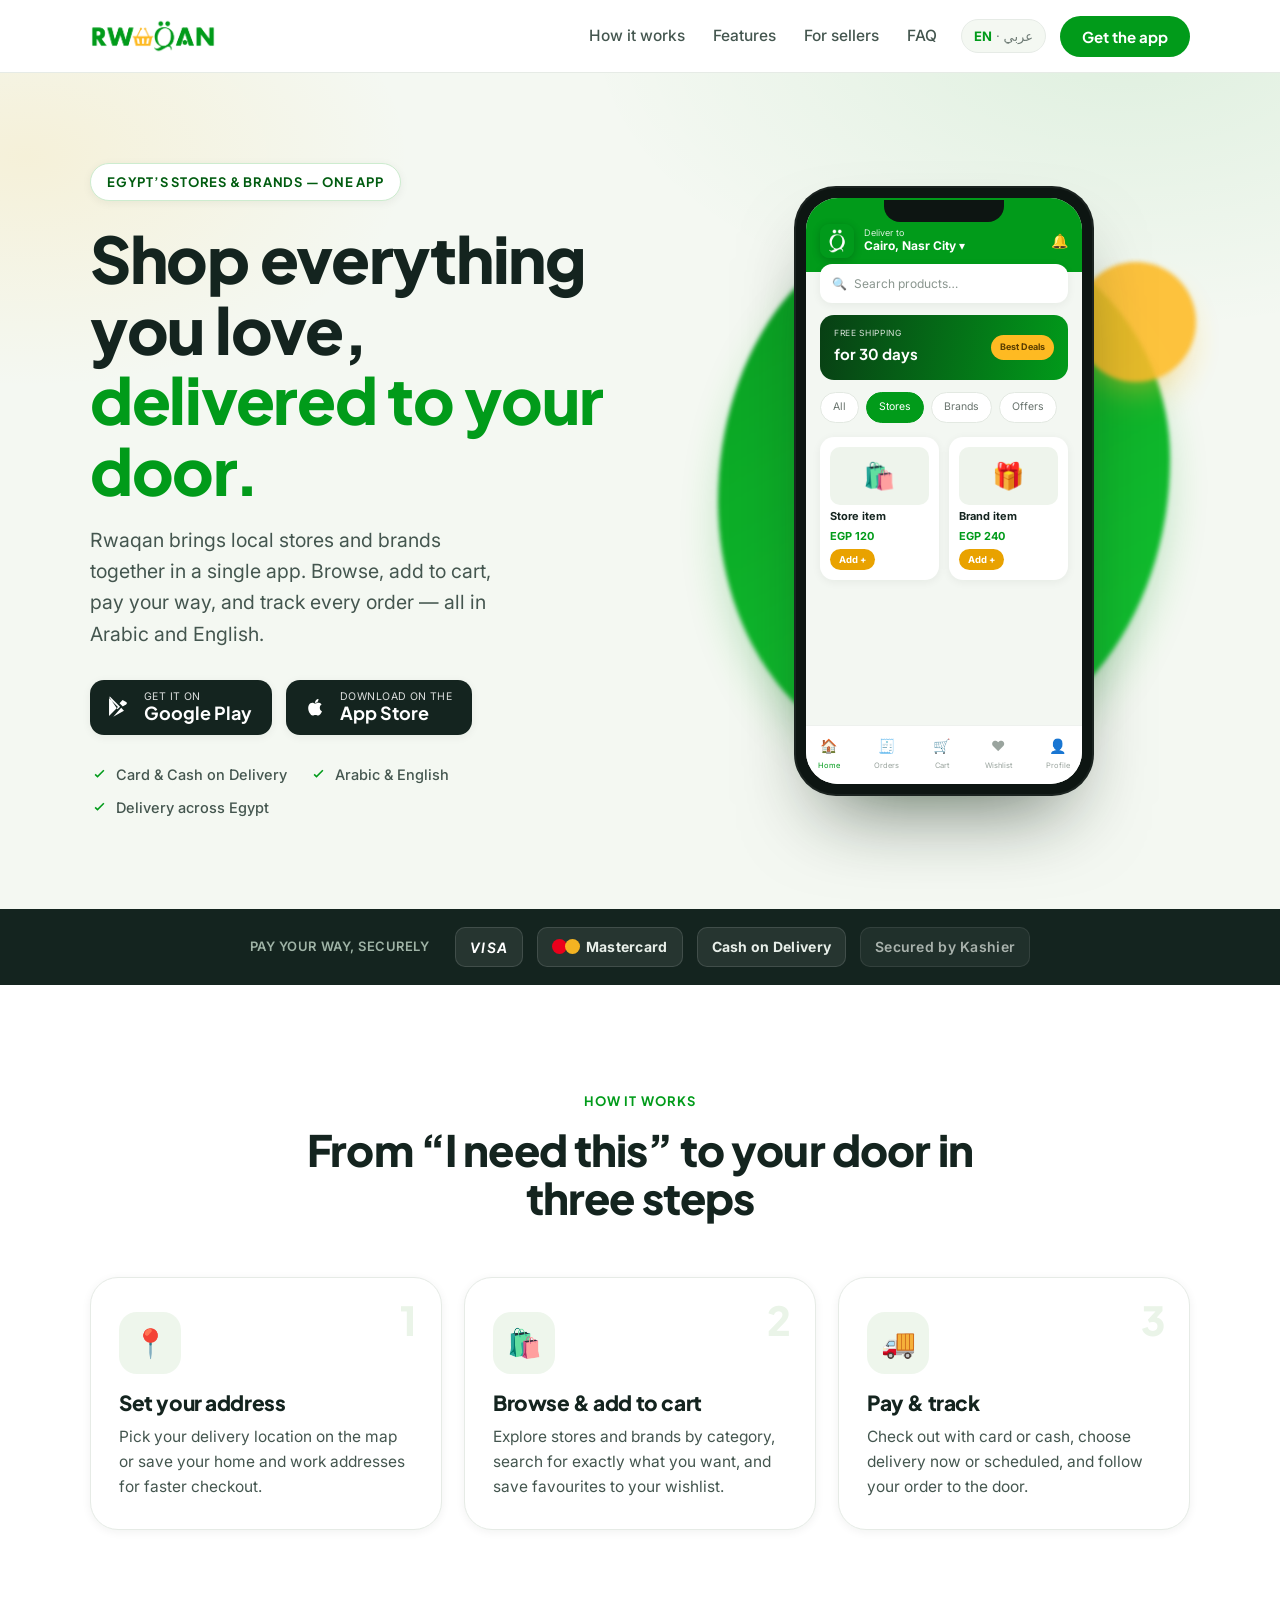
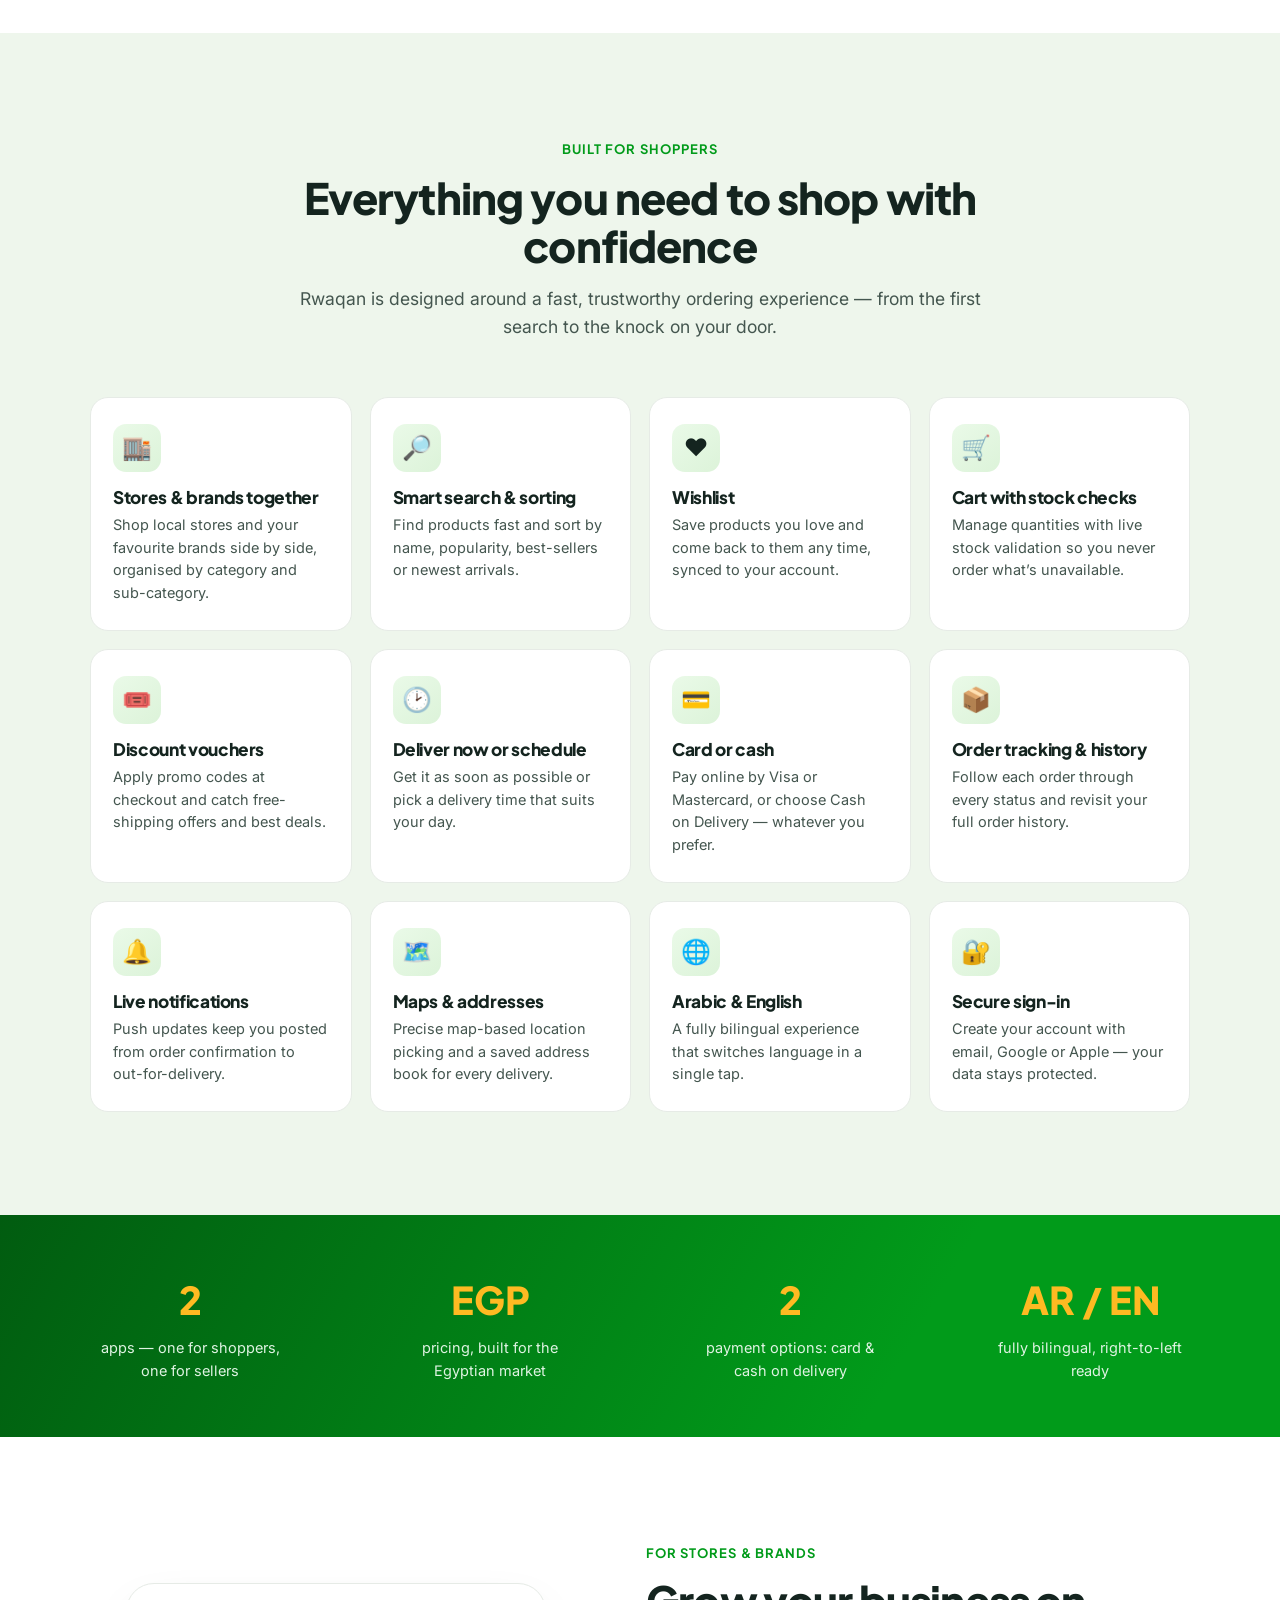
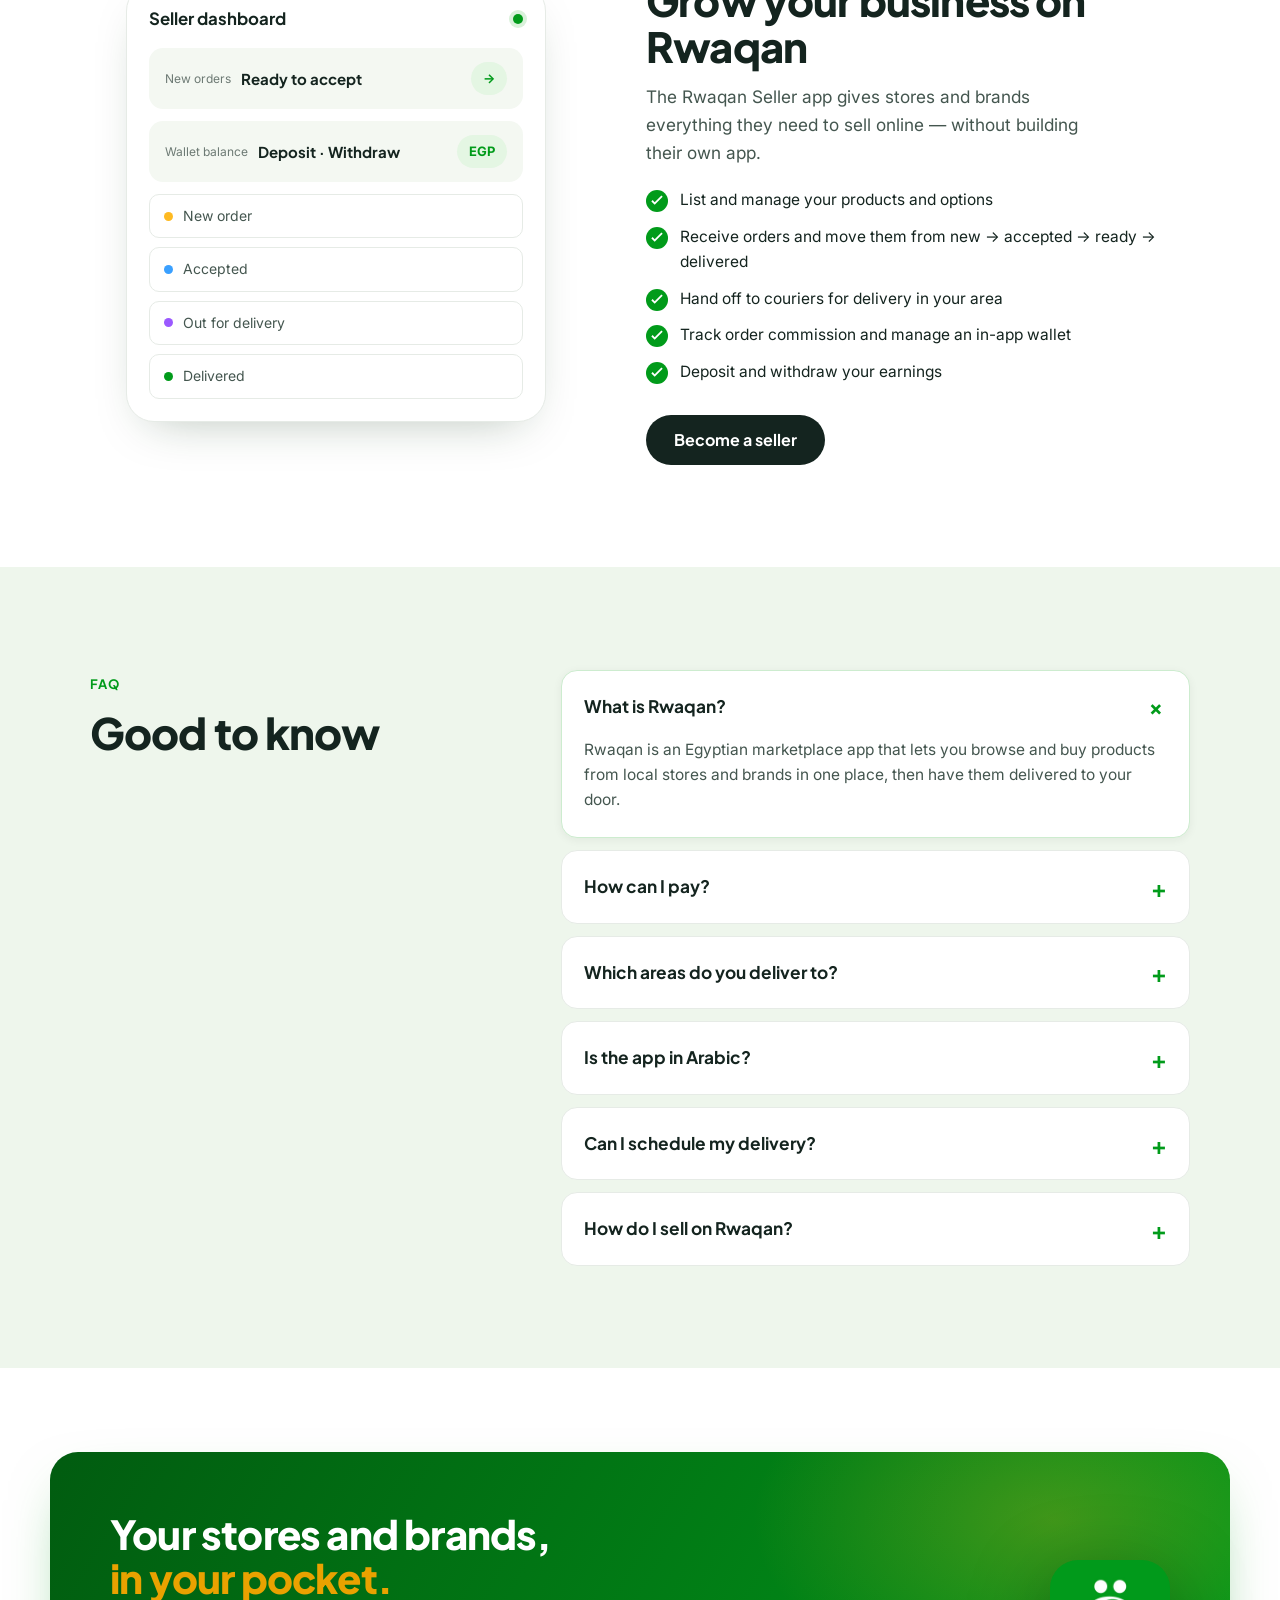
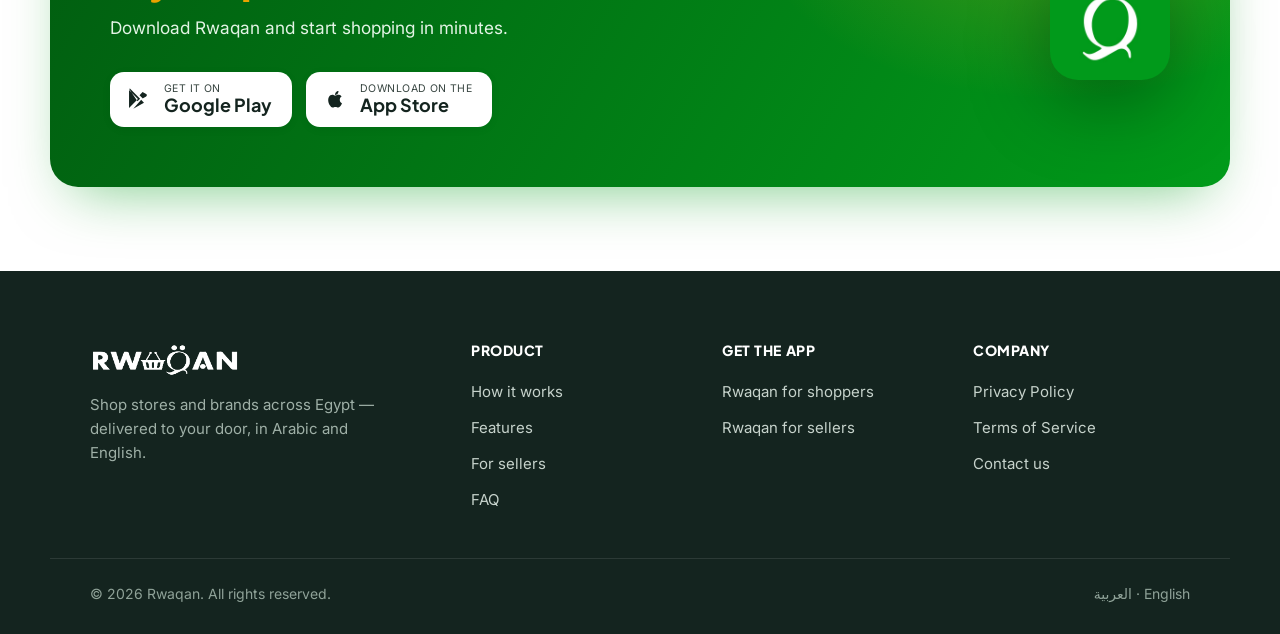
==== index.html @ eac774b0 "Initial commit: Rawqan landing page." ====
<!DOCTYPE html>
<html lang="en" dir="ltr">
<head>
<meta charset="utf-8" />
<meta name="viewport" content="width=device-width, initial-scale=1" />
<meta name="theme-color" content="#019B1A" />

<!-- Primary SEO -->
<title>Rwaqan — Shop Stores & Brands, Delivered Across Egypt</title>
<meta name="description" content="Rwaqan (رواقان) is Egypt's marketplace app for browsing and buying from local stores and brands. Pay by card or cash on delivery, schedule delivery, and track every order — in Arabic & English." />
<meta name="keywords" content="Rwaqan, رواقان, Egypt marketplace app, online shopping Egypt, cash on delivery, stores and brands, delivery app Egypt" />
<link rel="canonical" href="https://rwaqan.com/" />
<meta name="robots" content="index, follow, max-image-preview:large" />

<!-- Internationalization -->
<link rel="alternate" href="https://rwaqan.com/" hreflang="en" />
<link rel="alternate" href="https://rwaqan.com/ar/" hreflang="ar" />
<link rel="alternate" href="https://rwaqan.com/" hreflang="x-default" />

<!-- Open Graph -->
<meta property="og:type" content="website" />
<meta property="og:site_name" content="Rwaqan" />
<meta property="og:title" content="Rwaqan — Shop Stores & Brands, Delivered Across Egypt" />
<meta property="og:description" content="Browse and buy from local stores and brands. Card or cash on delivery, scheduled delivery, live order tracking — in Arabic & English." />
<meta property="og:url" content="https://rwaqan.com/" />
<meta property="og:locale" content="en_US" />
<meta property="og:locale:alternate" content="ar_EG" />
<meta property="og:image" content="https://rwaqan.com/assets/og-image.jpg" />
<meta property="og:image:width" content="1200" />
<meta property="og:image:height" content="630" />
<meta property="og:image:alt" content="Rwaqan — shop stores and brands, delivered across Egypt" />

<!-- Twitter -->
<meta name="twitter:card" content="summary_large_image" />
<meta name="twitter:title" content="Rwaqan — Shop Stores & Brands, Delivered Across Egypt" />
<meta name="twitter:description" content="Egypt's marketplace app for stores and brands. Card or cash on delivery, scheduled delivery, live tracking." />
<meta name="twitter:image" content="https://rwaqan.com/assets/og-image.jpg" />

<!-- Icons / PWA -->
<link rel="icon" href="assets/favicon-32.png" sizes="32x32" type="image/png" />
<link rel="icon" href="assets/favicon-512.png" sizes="512x512" type="image/png" />
<link rel="apple-touch-icon" href="assets/apple-touch-icon.png" />
<link rel="manifest" href="site.webmanifest" />

<!-- Fonts -->
<link rel="preconnect" href="https://fonts.googleapis.com" />
<link rel="preconnect" href="https://fonts.gstatic.com" crossorigin />
<link href="https://fonts.googleapis.com/css2?family=Plus+Jakarta+Sans:wght@500;600;700;800&family=Inter:wght@400;500;600&family=Cairo:wght@700;800&display=swap" rel="stylesheet" />

<link rel="stylesheet" href="styles.css" />

<!-- Structured data: Organization + MobileApplication + FAQ -->
<script type="application/ld+json">
{
  "@context": "https://schema.org",
  "@graph": [
    {
      "@type": "Organization",
      "@id": "https://rwaqan.com/#organization",
      "name": "Rwaqan",
      "alternateName": "رواقان",
      "url": "https://rwaqan.com/",
      "logo": "https://rwaqan.com/assets/icon-512.png",
      "description": "Rwaqan is an Egyptian marketplace platform that lets customers browse and buy products from local stores and brands, with card or cash-on-delivery payment and delivery across Egypt.",
      "areaServed": { "@type": "Country", "name": "Egypt" }
    },
    {
      "@type": "WebSite",
      "@id": "https://rwaqan.com/#website",
      "url": "https://rwaqan.com/",
      "name": "Rwaqan",
      "inLanguage": ["en", "ar"],
      "publisher": { "@id": "https://rwaqan.com/#organization" }
    },
    {
      "@type": "MobileApplication",
      "name": "Rwaqan",
      "operatingSystem": "ANDROID, IOS",
      "applicationCategory": "ShoppingApplication",
      "inLanguage": ["en", "ar"],
      "offers": { "@type": "Offer", "price": "0", "priceCurrency": "EGP" },
      "publisher": { "@id": "https://rwaqan.com/#organization" },
      "description": "Browse and buy products from stores and brands. Pay by card or cash on delivery, schedule delivery and track your orders."
    },
    {
      "@type": "FAQPage",
      "mainEntity": [
        {
          "@type": "Question",
          "name": "What is Rwaqan?",
          "acceptedAnswer": { "@type": "Answer", "text": "Rwaqan is an Egyptian marketplace app that lets you browse and buy products from local stores and brands in one place, then have them delivered to your door." }
        },
        {
          "@type": "Question",
          "name": "How can I pay on Rwaqan?",
          "acceptedAnswer": { "@type": "Answer", "text": "You can pay with Cash on Delivery or online by card (Visa and Mastercard), with payments processed securely through Kashier." }
        },
        {
          "@type": "Question",
          "name": "Which areas does Rwaqan deliver to?",
          "acceptedAnswer": { "@type": "Answer", "text": "Rwaqan delivers across supported cities in Egypt. Available delivery areas are shown at checkout based on your saved address." }
        },
        {
          "@type": "Question",
          "name": "Is Rwaqan available in Arabic?",
          "acceptedAnswer": { "@type": "Answer", "text": "Yes. Rwaqan is fully bilingual and works in both Arabic and English." }
        },
        {
          "@type": "Question",
          "name": "How do I sell on Rwaqan?",
          "acceptedAnswer": { "@type": "Answer", "text": "Stores and brands can join using the Rwaqan Seller app to list products, receive and manage orders, and withdraw earnings from an in-app wallet." }
        }
      ]
    }
  ]
}
</script>
</head>
<body>

<a class="skip-link" href="#main">Skip to content</a>

<!-- ===== Header ===== -->
<header class="nav" id="top">
  <div class="container nav__inner">
    <a class="nav__brand" href="#top" aria-label="Rwaqan home">
      <img src="assets/logo-wordmark.png" alt="Rwaqan" class="nav__logo" width="150" height="40" />
    </a>
    <nav class="nav__links" aria-label="Primary">
      <a href="#how">How it works</a>
      <a href="#features">Features</a>
      <a href="#sellers">For sellers</a>
      <a href="#faq">FAQ</a>
    </nav>
    <div class="nav__actions">
      <a class="lang-pill" href="ar/" aria-label="التبديل إلى العربية"><b>EN</b> · <span>عربي</span></a>
      <a class="btn btn--primary btn--sm" href="#download">Get the app</a>
    </div>
    <button class="nav__toggle" aria-label="Open menu" aria-expanded="false"><span></span><span></span><span></span></button>
  </div>
</header>

<main id="main">

  <!-- ===== Hero ===== -->
  <section class="hero">
    <div class="container hero__grid">
      <div class="hero__copy">
        <span class="eyebrow">Egypt’s stores &amp; brands — one app</span>
        <h1>Shop everything you love,<br><span class="accent-green">delivered to your door.</span></h1>
        <p class="hero__sub">Rwaqan brings local stores and brands together in a single app. Browse, add to cart, pay your way, and track every order — all in Arabic and English.</p>

        <div class="store-badges" id="download-hero">
          <a class="store-badge" href="https://play.google.com/store/apps/details?id=com.rwaqan.customer" rel="noopener" aria-label="Get Rwaqan on Google Play">
            <svg viewBox="0 0 24 24" aria-hidden="true"><path d="M3.6 2.3 13 11.7l-2.4 2.4L3.1 2.9c.1-.3.3-.5.5-.6Zm-.8 1.3v16.8L11 12 2.8 3.6ZM14 12.8l2.6 2.6-9.9 5.7 7.3-8.3Zm1.3-1.3 3.3-1.9c.9-.5.9-1.7 0-2.2l-3.3-1.9-2.8 3 2.8 2.9Z"/></svg>
            <span><small>GET IT ON</small><strong>Google Play</strong></span>
          </a>
          <a class="store-badge" href="https://apps.apple.com/search?term=Rwaqan" rel="noopener" data-placeholder="ios" aria-label="Download Rwaqan on the App Store">
            <svg viewBox="0 0 24 24" aria-hidden="true"><path d="M16.4 12.7c0-2 1.6-3 1.7-3-.9-1.4-2.4-1.5-2.9-1.6-1.2-.1-2.4.7-3 .7s-1.6-.7-2.6-.7c-1.3 0-2.6.8-3.2 2-1.4 2.4-.4 6 1 7.9.7.9 1.4 2 2.5 1.9 1-.04 1.3-.6 2.5-.6s1.5.6 2.6.6 1.7-.9 2.4-1.8c.7-1 1-2 1-2.1-.1 0-2-.8-2-3Zm-2-5.6c.5-.7.9-1.6.8-2.6-.8 0-1.8.5-2.3 1.2-.5.6-1 1.6-.8 2.5.9.1 1.8-.4 2.3-1.1Z"/></svg>
            <span><small>Download on the</small><strong>App Store</strong></span>
          </a>
        </div>

        <ul class="hero__trust">
          <li><svg viewBox="0 0 24 24" aria-hidden="true"><path d="m9.5 16.2-3.7-3.7L7.2 11l2.3 2.3 7.3-7.3 1.4 1.4z"/></svg> Card &amp; Cash on Delivery</li>
          <li><svg viewBox="0 0 24 24" aria-hidden="true"><path d="m9.5 16.2-3.7-3.7L7.2 11l2.3 2.3 7.3-7.3 1.4 1.4z"/></svg> Arabic &amp; English</li>
          <li><svg viewBox="0 0 24 24" aria-hidden="true"><path d="m9.5 16.2-3.7-3.7L7.2 11l2.3 2.3 7.3-7.3 1.4 1.4z"/></svg> Delivery across Egypt</li>
        </ul>
      </div>

      <!-- App illustration (brand mockup) -->
      <div class="hero__art" aria-hidden="true">
        <div class="blob"></div>
        <div class="phone">
          <div class="phone__notch"></div>
          <div class="phone__screen">
            <div class="app-top">
              <img src="assets/icon-192.png" alt="" class="app-top__icon" />
              <div class="app-top__loc"><small>Deliver to</small><b>Cairo, Nasr City ▾</b></div>
              <div class="app-top__bell">🔔</div>
            </div>
            <div class="app-search"><span>🔍</span> Search products…</div>
            <div class="app-promo">
              <div><small>FREE SHIPPING</small><b>for 30 days</b></div>
              <span class="app-promo__tag">Best Deals</span>
            </div>
            <div class="app-chips">
              <span>All</span><span class="on">Stores</span><span>Brands</span><span>Offers</span>
            </div>
            <div class="app-cards">
              <div class="pcard"><div class="pcard__img">🛍️</div><b>Store item</b><small>EGP 120</small><i>Add +</i></div>
              <div class="pcard"><div class="pcard__img">🎁</div><b>Brand item</b><small>EGP 240</small><i>Add +</i></div>
            </div>
            <div class="app-nav">
              <span class="on">🏠<small>Home</small></span>
              <span>🧾<small>Orders</small></span>
              <span>🛒<small>Cart</small></span>
              <span>❤️<small>Wishlist</small></span>
              <span>👤<small>Profile</small></span>
            </div>
          </div>
        </div>
      </div>
    </div>
  </section>

  <!-- ===== Payments / trust strip ===== -->
  <section class="trustbar" aria-label="Payments and coverage">
    <div class="container trustbar__inner">
      <span class="trustbar__label">Pay your way, securely</span>
      <div class="trustbar__items">
        <span class="pay pay--visa">VISA</span>
        <span class="pay pay--mc"><i></i><i></i> Mastercard</span>
        <span class="pay">Cash on Delivery</span>
        <span class="pay pay--muted">Secured by Kashier</span>
      </div>
    </div>
  </section>

  <!-- ===== How it works ===== -->
  <section class="section" id="how">
    <div class="container">
      <div class="section__head">
        <span class="kicker">How it works</span>
        <h2>From “I need this” to your door in three steps</h2>
      </div>
      <ol class="steps">
        <li class="step">
          <span class="step__num">1</span>
          <div class="step__icon">📍</div>
          <h3>Set your address</h3>
          <p>Pick your delivery location on the map or save your home and work addresses for faster checkout.</p>
        </li>
        <li class="step">
          <span class="step__num">2</span>
          <div class="step__icon">🛍️</div>
          <h3>Browse &amp; add to cart</h3>
          <p>Explore stores and brands by category, search for exactly what you want, and save favourites to your wishlist.</p>
        </li>
        <li class="step">
          <span class="step__num">3</span>
          <div class="step__icon">🚚</div>
          <h3>Pay &amp; track</h3>
          <p>Check out with card or cash, choose delivery now or scheduled, and follow your order to the door.</p>
        </li>
      </ol>
    </div>
  </section>

  <!-- ===== Features ===== -->
  <section class="section section--tint" id="features">
    <div class="container">
      <div class="section__head">
        <span class="kicker">Built for shoppers</span>
        <h2>Everything you need to shop with confidence</h2>
        <p class="section__lead">Rwaqan is designed around a fast, trustworthy ordering experience — from the first search to the knock on your door.</p>
      </div>
      <div class="features">
        <article class="feat"><div class="feat__ic">🏬</div><h3>Stores &amp; brands together</h3><p>Shop local stores and your favourite brands side by side, organised by category and sub-category.</p></article>
        <article class="feat"><div class="feat__ic">🔎</div><h3>Smart search &amp; sorting</h3><p>Find products fast and sort by name, popularity, best-sellers or newest arrivals.</p></article>
        <article class="feat"><div class="feat__ic">❤️</div><h3>Wishlist</h3><p>Save products you love and come back to them any time, synced to your account.</p></article>
        <article class="feat"><div class="feat__ic">🛒</div><h3>Cart with stock checks</h3><p>Manage quantities with live stock validation so you never order what’s unavailable.</p></article>
        <article class="feat"><div class="feat__ic">🎟️</div><h3>Discount vouchers</h3><p>Apply promo codes at checkout and catch free-shipping offers and best deals.</p></article>
        <article class="feat"><div class="feat__ic">🕑</div><h3>Deliver now or schedule</h3><p>Get it as soon as possible or pick a delivery time that suits your day.</p></article>
        <article class="feat"><div class="feat__ic">💳</div><h3>Card or cash</h3><p>Pay online by Visa or Mastercard, or choose Cash on Delivery — whatever you prefer.</p></article>
        <article class="feat"><div class="feat__ic">📦</div><h3>Order tracking &amp; history</h3><p>Follow each order through every status and revisit your full order history.</p></article>
        <article class="feat"><div class="feat__ic">🔔</div><h3>Live notifications</h3><p>Push updates keep you posted from order confirmation to out-for-delivery.</p></article>
        <article class="feat"><div class="feat__ic">🗺️</div><h3>Maps &amp; addresses</h3><p>Precise map-based location picking and a saved address book for every delivery.</p></article>
        <article class="feat"><div class="feat__ic">🌐</div><h3>Arabic &amp; English</h3><p>A fully bilingual experience that switches language in a single tap.</p></article>
        <article class="feat"><div class="feat__ic">🔐</div><h3>Secure sign-in</h3><p>Create your account with email, Google or Apple — your data stays protected.</p></article>
      </div>
    </div>
  </section>

  <!-- ===== Highlight band ===== -->
  <section class="band">
    <div class="container band__inner">
      <div class="band__item"><strong>2</strong><span>apps — one for shoppers, one for sellers</span></div>
      <div class="band__item"><strong>EGP</strong><span>pricing, built for the Egyptian market</span></div>
      <div class="band__item"><strong>2</strong><span>payment options: card &amp; cash on delivery</span></div>
      <div class="band__item"><strong>AR / EN</strong><span>fully bilingual, right-to-left ready</span></div>
    </div>
  </section>

  <!-- ===== For sellers ===== -->
  <section class="section" id="sellers">
    <div class="container sellers__grid">
      <div class="sellers__art" aria-hidden="true">
        <div class="dash">
          <div class="dash__row dash__row--head"><b>Seller dashboard</b><span class="dot"></span></div>
          <div class="dash__stat"><small>New orders</small><b>Ready to accept</b><i>→</i></div>
          <div class="dash__stat"><small>Wallet balance</small><b>Deposit · Withdraw</b><i>EGP</i></div>
          <div class="dash__list">
            <span><i class="s s--new"></i>New order</span>
            <span><i class="s s--ok"></i>Accepted</span>
            <span><i class="s s--go"></i>Out for delivery</span>
            <span><i class="s s--done"></i>Delivered</span>
          </div>
        </div>
      </div>
      <div class="sellers__copy">
        <span class="kicker">For stores &amp; brands</span>
        <h2>Grow your business on Rwaqan</h2>
        <p>The Rwaqan Seller app gives stores and brands everything they need to sell online — without building their own app.</p>
        <ul class="ticks">
          <li>List and manage your products and options</li>
          <li>Receive orders and move them from new → accepted → ready → delivered</li>
          <li>Hand off to couriers for delivery in your area</li>
          <li>Track order commission and manage an in-app wallet</li>
          <li>Deposit and withdraw your earnings</li>
        </ul>
        <a class="btn btn--dark" href="https://play.google.com/store/apps/details?id=com.rwaqan.seller" rel="noopener">Become a seller</a>
      </div>
    </div>
  </section>

  <!-- ===== FAQ ===== -->
  <section class="section section--tint" id="faq">
    <div class="container faq__wrap">
      <div class="section__head section__head--left">
        <span class="kicker">FAQ</span>
        <h2>Good to know</h2>
      </div>
      <div class="faq">
        <details class="qa" open>
          <summary>What is Rwaqan?</summary>
          <p>Rwaqan is an Egyptian marketplace app that lets you browse and buy products from local stores and brands in one place, then have them delivered to your door.</p>
        </details>
        <details class="qa">
          <summary>How can I pay?</summary>
          <p>You can pay with Cash on Delivery, or online by card — Visa and Mastercard — with payments processed securely through Kashier.</p>
        </details>
        <details class="qa">
          <summary>Which areas do you deliver to?</summary>
          <p>Rwaqan delivers across supported cities in Egypt. The available delivery areas are shown at checkout based on your saved address.</p>
        </details>
        <details class="qa">
          <summary>Is the app in Arabic?</summary>
          <p>Yes — Rwaqan is fully bilingual and switches between Arabic and English in a single tap.</p>
        </details>
        <details class="qa">
          <summary>Can I schedule my delivery?</summary>
          <p>Absolutely. Choose “Deliver now” for the soonest slot, or pick a custom delivery time that fits your schedule.</p>
        </details>
        <details class="qa">
          <summary>How do I sell on Rwaqan?</summary>
          <p>Download the Rwaqan Seller app to list your products, receive and manage orders, and withdraw earnings from your in-app wallet.</p>
        </details>
      </div>
    </div>
  </section>

  <!-- ===== Download CTA ===== -->
  <section class="cta" id="download">
    <div class="container cta__inner">
      <div class="cta__copy">
        <h2>Your stores and brands, <span class="accent-gold">in your pocket.</span></h2>
        <p>Download Rwaqan and start shopping in minutes.</p>
        <div class="store-badges">
          <a class="store-badge store-badge--light" href="https://play.google.com/store/apps/details?id=com.rwaqan.customer" rel="noopener" aria-label="Get Rwaqan on Google Play">
            <svg viewBox="0 0 24 24" aria-hidden="true"><path d="M3.6 2.3 13 11.7l-2.4 2.4L3.1 2.9c.1-.3.3-.5.5-.6Zm-.8 1.3v16.8L11 12 2.8 3.6ZM14 12.8l2.6 2.6-9.9 5.7 7.3-8.3Zm1.3-1.3 3.3-1.9c.9-.5.9-1.7 0-2.2l-3.3-1.9-2.8 3 2.8 2.9Z"/></svg>
            <span><small>GET IT ON</small><strong>Google Play</strong></span>
          </a>
          <a class="store-badge store-badge--light" href="https://apps.apple.com/search?term=Rwaqan" rel="noopener" data-placeholder="ios" aria-label="Download Rwaqan on the App Store">
            <svg viewBox="0 0 24 24" aria-hidden="true"><path d="M16.4 12.7c0-2 1.6-3 1.7-3-.9-1.4-2.4-1.5-2.9-1.6-1.2-.1-2.4.7-3 .7s-1.6-.7-2.6-.7c-1.3 0-2.6.8-3.2 2-1.4 2.4-.4 6 1 7.9.7.9 1.4 2 2.5 1.9 1-.04 1.3-.6 2.5-.6s1.5.6 2.6.6 1.7-.9 2.4-1.8c.7-1 1-2 1-2.1-.1 0-2-.8-2-3Zm-2-5.6c.5-.7.9-1.6.8-2.6-.8 0-1.8.5-2.3 1.2-.5.6-1 1.6-.8 2.5.9.1 1.8-.4 2.3-1.1Z"/></svg>
            <span><small>Download on the</small><strong>App Store</strong></span>
          </a>
        </div>
      </div>
      <div class="cta__mark" aria-hidden="true">
        <img src="assets/icon-512.png" alt="" width="120" height="120" />
      </div>
    </div>
  </section>

</main>

<!-- ===== Footer ===== -->
<footer class="footer">
  <div class="container footer__grid">
    <div class="footer__brand">
      <img src="assets/logo-wordmark-white.png" alt="Rwaqan" width="150" height="40" />
      <p>Shop stores and brands across Egypt — delivered to your door, in Arabic and English.</p>
    </div>
    <nav class="footer__col" aria-label="Product">
      <h4>Product</h4>
      <a href="#how">How it works</a>
      <a href="#features">Features</a>
      <a href="#sellers">For sellers</a>
      <a href="#faq">FAQ</a>
    </nav>
    <nav class="footer__col" aria-label="Get the app">
      <h4>Get the app</h4>
      <a href="https://play.google.com/store/apps/details?id=com.rwaqan.customer" rel="noopener">Rwaqan for shoppers</a>
      <a href="https://play.google.com/store/apps/details?id=com.rwaqan.seller" rel="noopener">Rwaqan for sellers</a>
    </nav>
    <nav class="footer__col" aria-label="Company">
      <h4>Company</h4>
      <a href="#" data-placeholder="legal">Privacy Policy</a>
      <a href="#" data-placeholder="legal">Terms of Service</a>
      <a href="#" data-placeholder="contact">Contact us</a>
    </nav>
  </div>
  <div class="container footer__bottom">
    <span>© <span id="year">2026</span> Rwaqan. All rights reserved.</span>
    <span class="footer__lang">العربية · English</span>
  </div>
</footer>

<script src="script.js" defer></script>
</body>
</html>
---- styles.css ----
/* ========================================================================
   Rwaqan landing — brand: green #019B1A, gold #FEBA22
   ======================================================================== */
:root{
  --green:#019B1A;
  --green-700:#017714;
  --green-800:#015c10;
  --gold:#FEBA22;
  --gold-600:#e9a200;
  --ink:#14241f;         /* near-black with a green cast */
  --ink-2:#44564f;
  --muted:#6d7a74;
  --line:#e6ebe6;
  --bg:#ffffff;
  --bg-soft:#f4f8f2;     /* warm off-white with green cast */
  --bg-tint:#eef6ec;
  --white:#fff;
  --radius:18px;
  --radius-lg:28px;
  --shadow-sm:0 2px 10px rgba(16,40,20,.06);
  --shadow:0 18px 50px -24px rgba(16,55,22,.35);
  --shadow-green:0 24px 60px -24px rgba(1,155,26,.55);
  --maxw:1180px;
  --font:"Inter",system-ui,-apple-system,"Segoe UI",Roboto,sans-serif;
  --display:"Plus Jakarta Sans","Inter",system-ui,sans-serif;
}

*,*::before,*::after{box-sizing:border-box}
html{scroll-behavior:smooth;-webkit-text-size-adjust:100%}
body{
  margin:0;font-family:var(--font);color:var(--ink);background:var(--bg);
  line-height:1.6;font-size:17px;-webkit-font-smoothing:antialiased;overflow-x:hidden;
}
img{max-width:100%;display:block;height:auto}
a{color:inherit;text-decoration:none}
h1,h2,h3,h4{font-family:var(--display);font-weight:800;line-height:1.1;letter-spacing:-.02em;color:var(--ink);margin:0}
p{margin:0}
.container{width:100%;max-width:var(--maxw);margin-inline:auto;padding-inline:clamp(20px,4vw,40px)}
.accent-green{color:var(--green)}
.accent-gold{color:var(--gold-600)}

.skip-link{position:absolute;left:-999px;top:0;background:var(--green);color:#fff;padding:10px 16px;border-radius:0 0 10px 0;z-index:200}
.skip-link:focus{left:0}
:focus-visible{outline:3px solid var(--green);outline-offset:3px;border-radius:6px}

/* ---------- Buttons ---------- */
.btn{display:inline-flex;align-items:center;justify-content:center;gap:.5em;
  font-family:var(--display);font-weight:700;font-size:16px;line-height:1;
  padding:15px 26px;border-radius:999px;border:2px solid transparent;cursor:pointer;
  transition:transform .18s ease,box-shadow .18s ease,background .18s ease;white-space:nowrap}
.btn--sm{padding:11px 20px;font-size:15px}
.btn--primary{background:var(--green);color:#fff;box-shadow:var(--shadow-green)}
.btn--primary:hover{background:var(--green-700);transform:translateY(-2px)}
.btn--dark{background:var(--ink);color:#fff}
.btn--dark:hover{background:#0c1813;transform:translateY(-2px)}

/* ---------- Nav ---------- */
.nav{position:sticky;top:0;z-index:100;background:rgba(255,255,255,.82);
  backdrop-filter:saturate(1.4) blur(12px);border-bottom:1px solid var(--line)}
.nav__inner{display:flex;align-items:center;gap:24px;height:72px}
.nav__logo{height:34px;width:auto}
.nav__links{display:flex;gap:28px;margin-inline-start:auto;font-weight:500;font-size:15.5px;color:var(--ink-2)}
.nav__links a{position:relative;padding:4px 0}
.nav__links a:hover{color:var(--green)}
.nav__links a::after{content:"";position:absolute;left:0;bottom:-3px;height:2px;width:0;background:var(--green);transition:width .2s}
.nav__links a:hover::after{width:100%}
.nav__actions{display:flex;align-items:center;gap:14px}
.lang-pill{font-size:13px;color:var(--muted);border:1px solid var(--line);border-radius:999px;padding:6px 12px;background:var(--bg-soft)}
.lang-pill b{color:var(--green)}
.nav__toggle{display:none;flex-direction:column;gap:5px;background:none;border:0;cursor:pointer;padding:8px}
.nav__toggle span{width:24px;height:2.5px;background:var(--ink);border-radius:2px;transition:.25s}

/* ---------- Hero ---------- */
.hero{position:relative;background:
  radial-gradient(900px 500px at 88% -5%, rgba(1,155,26,.09), transparent 60%),
  radial-gradient(700px 420px at 2% 10%, rgba(254,186,34,.12), transparent 55%),
  var(--bg-soft);
  padding:clamp(48px,7vw,96px) 0 clamp(56px,7vw,104px);overflow:hidden}
.hero__grid{display:grid;grid-template-columns:1.05fr .95fr;gap:clamp(28px,5vw,70px);align-items:center}
.eyebrow{display:inline-block;font-family:var(--display);font-weight:700;font-size:13px;letter-spacing:.06em;text-transform:uppercase;
  color:var(--green-800);background:#fff;border:1px solid #cdeccf;border-radius:999px;padding:8px 16px;box-shadow:var(--shadow-sm)}
.hero h1{font-size:clamp(2.4rem,5.4vw,4rem);margin:22px 0 0}
.hero__sub{font-size:clamp(1.05rem,1.6vw,1.22rem);color:var(--ink-2);max-width:34ch;margin-top:20px}
.store-badges{display:flex;flex-wrap:wrap;gap:14px;margin-top:30px}
.store-badge{display:inline-flex;align-items:center;gap:12px;background:var(--ink);color:#fff;
  border-radius:14px;padding:11px 20px 11px 16px;transition:transform .18s,box-shadow .18s;box-shadow:var(--shadow-sm)}
.store-badge:hover{transform:translateY(-2px);box-shadow:var(--shadow)}
.store-badge svg{width:26px;height:26px;fill:#fff;flex:none}
.store-badge span{display:flex;flex-direction:column;line-height:1.15}
.store-badge small{font-size:10.5px;letter-spacing:.04em;opacity:.85;text-transform:uppercase}
.store-badge strong{font-family:var(--display);font-size:18px;font-weight:700}
.store-badge--light{background:#fff;color:var(--ink);box-shadow:var(--shadow-sm)}
.store-badge--light svg{fill:var(--ink)}
.hero__trust{list-style:none;display:flex;flex-wrap:wrap;gap:10px 22px;margin:28px 0 0;padding:0;font-size:14.5px;color:var(--ink-2);font-weight:500}
.hero__trust li{display:inline-flex;align-items:center;gap:7px}
.hero__trust svg{width:19px;height:19px;fill:var(--green);flex:none}

/* Hero art / phone */
.hero__art{position:relative;display:flex;justify-content:center;align-items:center;min-height:520px}
.blob{position:absolute;inset:6% 4%;background:linear-gradient(150deg,var(--green),#06b524 60%,#0bbf2b);
  border-radius:48% 52% 55% 45%/52% 44% 56% 48%;filter:blur(2px);opacity:.96;
  box-shadow:var(--shadow-green);animation:morph 12s ease-in-out infinite}
.blob::after{content:"";position:absolute;right:-26px;top:40px;width:120px;height:120px;border-radius:50%;
  background:var(--gold);opacity:.9;box-shadow:0 18px 40px -16px rgba(254,186,34,.8)}
@keyframes morph{0%,100%{border-radius:48% 52% 55% 45%/52% 44% 56% 48%}50%{border-radius:56% 44% 43% 57%/45% 55% 45% 55%}}
.phone{position:relative;width:min(300px,78%);aspect-ratio:300/610;background:#0d1512;border-radius:42px;
  padding:12px;box-shadow:0 40px 80px -30px rgba(10,30,14,.6),0 0 0 2px rgba(255,255,255,.06) inset;z-index:2}
.phone__notch{position:absolute;top:14px;left:50%;transform:translateX(-50%);width:120px;height:22px;background:#0d1512;border-radius:0 0 16px 16px;z-index:3}
.phone__screen{width:100%;height:100%;background:#f3f7f2;border-radius:32px;overflow:hidden;display:flex;flex-direction:column;font-family:var(--font)}
.app-top{display:flex;align-items:center;gap:10px;background:var(--green);color:#fff;padding:26px 14px 14px}
.app-top__icon{width:34px;height:34px;border-radius:9px;flex:none;box-shadow:0 2px 8px rgba(0,0,0,.2)}
.app-top__loc{display:flex;flex-direction:column;line-height:1.2;margin-inline-end:auto}
.app-top__loc small{font-size:9px;opacity:.85}
.app-top__loc b{font-size:12px}
.app-top__bell{font-size:14px}
.app-search{margin:-8px 14px 0;background:#fff;border-radius:12px;padding:10px 12px;font-size:12px;color:#8a968f;
  box-shadow:var(--shadow-sm);position:relative;z-index:2;display:flex;gap:7px;align-items:center}
.app-promo{margin:12px 14px 0;background:linear-gradient(100deg,#083f14,var(--green));color:#fff;border-radius:14px;
  padding:12px 14px;display:flex;align-items:center;justify-content:space-between}
.app-promo small{font-size:8.5px;letter-spacing:.08em;opacity:.85;display:block}
.app-promo b{font-size:15px;font-family:var(--display)}
.app-promo__tag{background:var(--gold);color:#5a3d00;font-size:9px;font-weight:700;padding:5px 9px;border-radius:999px}
.app-chips{display:flex;gap:7px;padding:12px 14px 2px;overflow:hidden}
.app-chips span{font-size:10.5px;padding:6px 12px;border-radius:999px;background:#fff;color:#67726c;border:1px solid #e3e9e2;white-space:nowrap}
.app-chips span.on{background:var(--green);color:#fff;border-color:var(--green)}
.app-cards{display:grid;grid-template-columns:1fr 1fr;gap:10px;padding:12px 14px}
.pcard{background:#fff;border-radius:14px;padding:10px;box-shadow:var(--shadow-sm);display:flex;flex-direction:column;gap:3px}
.pcard__img{height:58px;border-radius:10px;background:#eef4ec;display:flex;align-items:center;justify-content:center;font-size:26px}
.pcard b{font-size:11px}
.pcard small{font-size:11px;color:var(--green);font-weight:700}
.pcard i{font-style:normal;font-size:9.5px;color:#fff;background:var(--gold-600);align-self:flex-start;padding:3px 9px;border-radius:999px;font-weight:700}
.app-nav{margin-top:auto;display:flex;justify-content:space-between;background:#fff;padding:9px 12px 12px;border-top:1px solid #eef1ee}
.app-nav span{display:flex;flex-direction:column;align-items:center;gap:2px;font-size:14px;color:#9aa49e}
.app-nav span small{font-size:7.5px}
.app-nav span.on{color:var(--green)}

/* ---------- Trust bar ---------- */
.trustbar{background:var(--ink);color:#e8efe9}
.trustbar__inner{display:flex;align-items:center;gap:26px;flex-wrap:wrap;justify-content:center;padding:18px 0}
.trustbar__label{font-size:13px;letter-spacing:.04em;text-transform:uppercase;color:#9fb3a6;font-weight:600}
.trustbar__items{display:flex;align-items:center;gap:14px;flex-wrap:wrap}
.pay{display:inline-flex;align-items:center;gap:6px;font-weight:700;font-size:14px;background:rgba(255,255,255,.08);
  border:1px solid rgba(255,255,255,.12);border-radius:10px;padding:8px 14px;letter-spacing:.02em}
.pay--visa{font-family:var(--display);font-style:italic;color:#fff;letter-spacing:.08em}
.pay--mc i{width:15px;height:15px;border-radius:50%;display:inline-block}
.pay--mc i:first-child{background:#eb001b;margin-inline-end:-8px}
.pay--mc i:last-child{background:var(--gold);opacity:.95}
.pay--muted{opacity:.7;font-weight:600}

/* ---------- Sections ---------- */
.section{padding:clamp(56px,8vw,104px) 0}
.section--tint{background:var(--bg-tint)}
.section__head{max-width:720px;margin:0 auto clamp(36px,5vw,56px);text-align:center}
.section__head--left{text-align:left;margin-inline:0}
.kicker{display:inline-block;font-family:var(--display);font-weight:700;font-size:13px;letter-spacing:.08em;text-transform:uppercase;color:var(--green);margin-bottom:14px}
.section h2{font-size:clamp(1.8rem,3.6vw,2.7rem)}
.section__lead{color:var(--ink-2);font-size:1.1rem;margin-top:16px}

/* Steps */
.steps{list-style:none;margin:0;padding:0;display:grid;grid-template-columns:repeat(3,1fr);gap:22px;counter-reset:s}
.step{position:relative;background:#fff;border:1px solid var(--line);border-radius:var(--radius-lg);padding:34px 28px 30px;box-shadow:var(--shadow-sm)}
.step__num{position:absolute;top:22px;right:24px;font-family:var(--display);font-weight:800;font-size:40px;color:#eaf4e8;line-height:1}
.step__icon{width:62px;height:62px;border-radius:18px;background:var(--bg-tint);display:flex;align-items:center;justify-content:center;font-size:28px;margin-bottom:18px}
.step h3{font-size:1.3rem;margin-bottom:10px}
.step p{color:var(--ink-2);font-size:15.5px}

/* Features grid */
.features{display:grid;grid-template-columns:repeat(4,1fr);gap:18px}
.feat{background:#fff;border:1px solid var(--line);border-radius:var(--radius);padding:26px 22px;transition:transform .2s,box-shadow .2s,border-color .2s}
.feat:hover{transform:translateY(-4px);box-shadow:var(--shadow);border-color:#cdeccf}
.feat__ic{width:48px;height:48px;border-radius:13px;background:linear-gradient(140deg,#eafae8,#dcf3d9);display:flex;align-items:center;justify-content:center;font-size:24px;margin-bottom:16px}
.feat h3{font-size:1.08rem;margin-bottom:7px}
.feat p{color:var(--ink-2);font-size:14.5px;line-height:1.55}

/* Band */
.band{background:linear-gradient(120deg,var(--green-800),var(--green) 70%);color:#fff}
.band__inner{display:grid;grid-template-columns:repeat(4,1fr);gap:20px;padding:clamp(34px,5vw,54px) 0;text-align:center}
.band__item strong{display:block;font-family:var(--display);font-size:clamp(1.8rem,3vw,2.6rem);font-weight:800;color:var(--gold)}
.band__item span{font-size:14.5px;color:#dff3e2;display:block;margin-top:6px;max-width:22ch;margin-inline:auto}

/* Sellers */
.sellers__grid{display:grid;grid-template-columns:.95fr 1.05fr;gap:clamp(30px,5vw,64px);align-items:center}
.sellers__copy h2{font-size:clamp(1.8rem,3.4vw,2.6rem);margin-bottom:14px}
.sellers__copy>p{color:var(--ink-2);font-size:1.08rem;margin-bottom:22px;max-width:42ch}
.ticks{list-style:none;margin:0 0 30px;padding:0;display:grid;gap:12px}
.ticks li{position:relative;padding-inline-start:34px;color:var(--ink);font-size:15.5px}
.ticks li::before{content:"";position:absolute;left:0;top:2px;width:22px;height:22px;border-radius:50%;background:var(--green);
  background-image:url("data:image/svg+xml,%3Csvg xmlns='http://www.w3.org/2000/svg' viewBox='0 0 24 24' fill='%23fff'%3E%3Cpath d='m9.5 16.2-3.7-3.7L7.2 11l2.3 2.3 7.3-7.3 1.4 1.4z'/%3E%3C/svg%3E");background-size:contain}
.sellers__art{display:flex;justify-content:center}
.dash{width:min(420px,100%);background:#fff;border:1px solid var(--line);border-radius:var(--radius-lg);box-shadow:var(--shadow);padding:22px}
.dash__row--head{display:flex;align-items:center;justify-content:space-between;font-family:var(--display);font-weight:800;font-size:1.05rem;margin-bottom:16px}
.dash__row--head .dot{width:10px;height:10px;border-radius:50%;background:var(--green);box-shadow:0 0 0 4px #d9f1da}
.dash__stat{display:flex;align-items:center;gap:10px;background:var(--bg-soft);border-radius:14px;padding:14px 16px;margin-bottom:12px}
.dash__stat small{color:var(--muted);font-size:12px;display:block}
.dash__stat b{font-family:var(--display);font-size:15px}
.dash__stat i{margin-inline-start:auto;font-style:normal;font-weight:700;color:var(--green);background:#e4f6e3;padding:6px 12px;border-radius:999px;font-size:13px}
.dash__list{display:grid;gap:9px;margin-top:4px}
.dash__list span{display:flex;align-items:center;gap:10px;font-size:14px;color:var(--ink-2);background:#fff;border:1px solid var(--line);border-radius:10px;padding:10px 14px}
.dash__list .s{width:9px;height:9px;border-radius:50%;flex:none}
.s--new{background:var(--gold)}.s--ok{background:#3aa0ff}.s--go{background:#9b59ff}.s--done{background:var(--green)}

/* FAQ */
.faq__wrap{display:grid;grid-template-columns:.8fr 1.2fr;gap:clamp(24px,4vw,56px);align-items:start}
.faq{display:grid;gap:12px}
.qa{background:#fff;border:1px solid var(--line);border-radius:16px;padding:4px 22px;transition:box-shadow .2s}
.qa[open]{box-shadow:var(--shadow-sm);border-color:#cdeccf}
.qa summary{list-style:none;cursor:pointer;font-family:var(--display);font-weight:700;font-size:1.08rem;padding:18px 34px 18px 0;position:relative}
.qa summary::-webkit-details-marker{display:none}
.qa summary::after{content:"+";position:absolute;right:0;top:50%;transform:translateY(-50%);font-size:24px;color:var(--green);font-weight:700;transition:transform .2s}
.qa[open] summary::after{transform:translateY(-50%) rotate(45deg)}
.qa p{color:var(--ink-2);font-size:15.5px;padding:0 0 20px}

/* CTA */
.cta{padding:clamp(48px,7vw,84px) 0}
.cta__inner{background:
  radial-gradient(500px 300px at 85% 20%, rgba(254,186,34,.25), transparent 60%),
  linear-gradient(120deg,var(--green-800),var(--green));
  color:#fff;border-radius:var(--radius-lg);padding:clamp(34px,5vw,60px);display:flex;align-items:center;gap:40px;justify-content:space-between;flex-wrap:wrap;box-shadow:var(--shadow-green)}
.cta h2{color:#fff;font-size:clamp(1.7rem,3.2vw,2.5rem);max-width:16ch}
.cta p{color:#e3f4e5;margin:14px 0 24px;font-size:1.08rem}
.cta__mark img{filter:drop-shadow(0 20px 40px rgba(0,0,0,.35));border-radius:28px}

/* Footer */
.footer{background:var(--ink);color:#c6d2cb;padding:clamp(48px,6vw,72px) 0 28px}
.footer__grid{display:grid;grid-template-columns:1.6fr 1fr 1fr 1fr;gap:34px}
.footer__brand img{height:34px;margin-bottom:16px}
.footer__brand p{max-width:34ch;font-size:15px;color:#9fb0a7}
.footer__col h4{color:#fff;font-size:14px;letter-spacing:.04em;text-transform:uppercase;margin-bottom:16px}
.footer__col a{display:block;padding:6px 0;color:#c6d2cb;font-size:15px}
.footer__col a:hover{color:var(--gold)}
.footer__bottom{display:flex;justify-content:space-between;align-items:center;gap:16px;flex-wrap:wrap;
  margin-top:40px;padding-top:24px;border-top:1px solid rgba(255,255,255,.1);font-size:14px;color:#8fa298}

/* ---------- Responsive ---------- */
@media (max-width:980px){
  .features{grid-template-columns:repeat(2,1fr)}
  .hero__grid{grid-template-columns:1fr;text-align:center}
  .hero__copy{display:flex;flex-direction:column;align-items:center}
  .hero__sub{max-width:52ch}
  .store-badges,.hero__trust{justify-content:center}
  .hero__art{min-height:unset;margin-top:12px}
  .sellers__grid,.faq__wrap{grid-template-columns:1fr}
  .sellers__art{order:2}
  .band__inner{grid-template-columns:repeat(2,1fr)}
  .section__head--left{text-align:center}
}
@media (max-width:720px){
  .nav__links,.nav__actions .lang-pill{display:none}
  .nav__toggle{display:flex}
  .nav__links.open{display:flex;position:absolute;top:72px;left:0;right:0;flex-direction:column;background:#fff;
    border-bottom:1px solid var(--line);padding:16px 24px;gap:4px;box-shadow:var(--shadow)}
  .nav__links.open a{padding:12px 0;border-bottom:1px solid var(--bg-tint)}
  .steps{grid-template-columns:1fr}
  .trustbar__inner{gap:14px}
}
@media (max-width:460px){
  .features{grid-template-columns:1fr}
  .band__inner{grid-template-columns:1fr}
  .store-badge{flex:1}
  .cta__inner{text-align:center;justify-content:center}
  .cta h2{max-width:none}
}
@media (prefers-reduced-motion:reduce){*{animation:none!important;transition:none!important;scroll-behavior:auto!important}}

/* ===== RTL + Arabic (the /ar/ version sets <html lang="ar" dir="rtl">) ===== */
html[lang="ar"] body{font-family:"Cairo","Inter",system-ui,sans-serif}
html[lang="ar"] h1,html[lang="ar"] h2,html[lang="ar"] h3,html[lang="ar"] h4,
html[lang="ar"] .btn,html[lang="ar"] .eyebrow,html[lang="ar"] .kicker,
html[lang="ar"] .store-badge strong,html[lang="ar"] .qa summary{font-family:"Cairo","Plus Jakarta Sans",sans-serif;letter-spacing:0}
html[lang="ar"] body{font-size:17px;line-height:1.7}
/* latin brand names stay upright/ltr inside Arabic text */
html[lang="ar"] .pay--visa,html[lang="ar"] .store-badge strong{direction:ltr;unicode-bidi:isolate}
[dir="rtl"] .hero__sub,[dir="rtl"] .section__lead{margin-inline:auto}
[dir="rtl"] .nav__links{margin-inline-start:0;margin-inline-end:auto}
[dir="rtl"] .qa summary{padding:18px 0 18px 34px}
[dir="rtl"] .qa summary::after{right:auto;left:0}
[dir="rtl"] .ticks li{padding-inline-start:34px}
[dir="rtl"] .step__num{right:auto;left:24px}
[dir="rtl"] .store-badge{padding:11px 16px 11px 20px}
[dir="rtl"] .dash__stat i,[dir="rtl"] .app-top__loc{text-align:start}
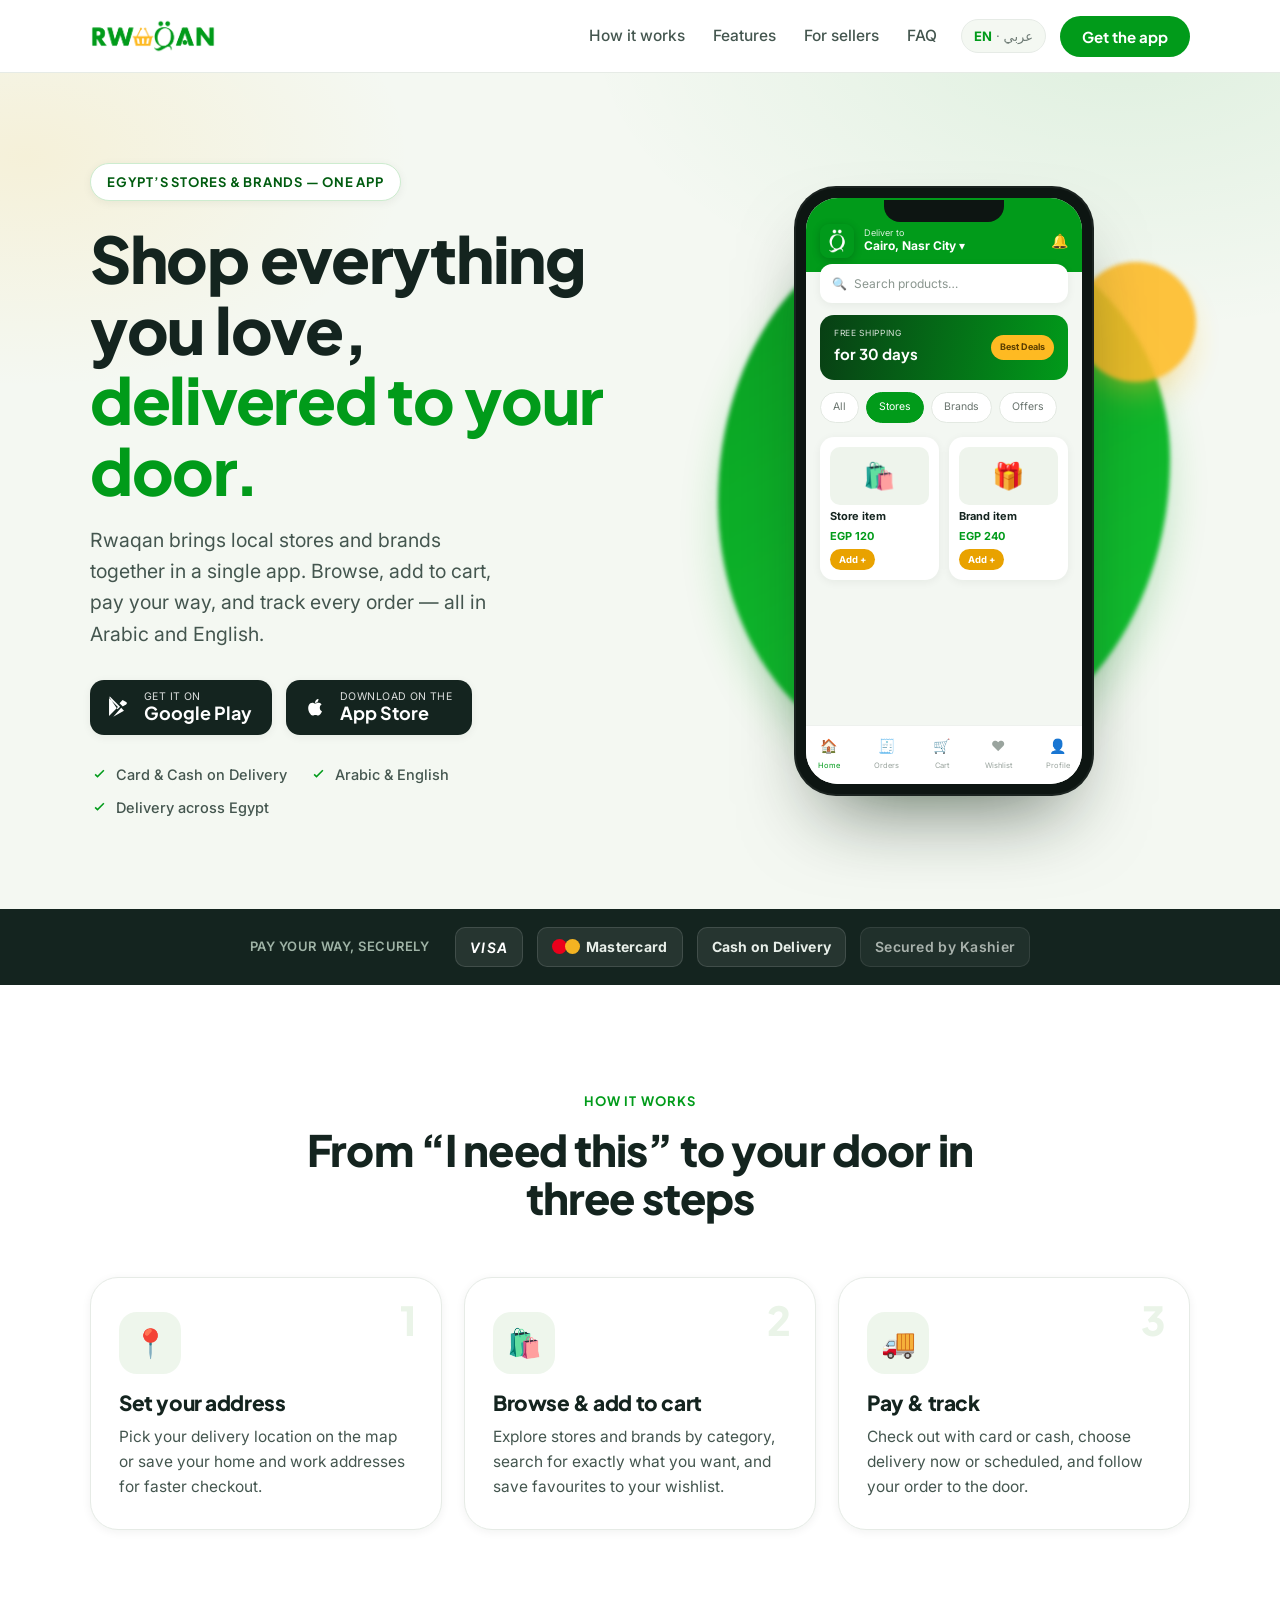
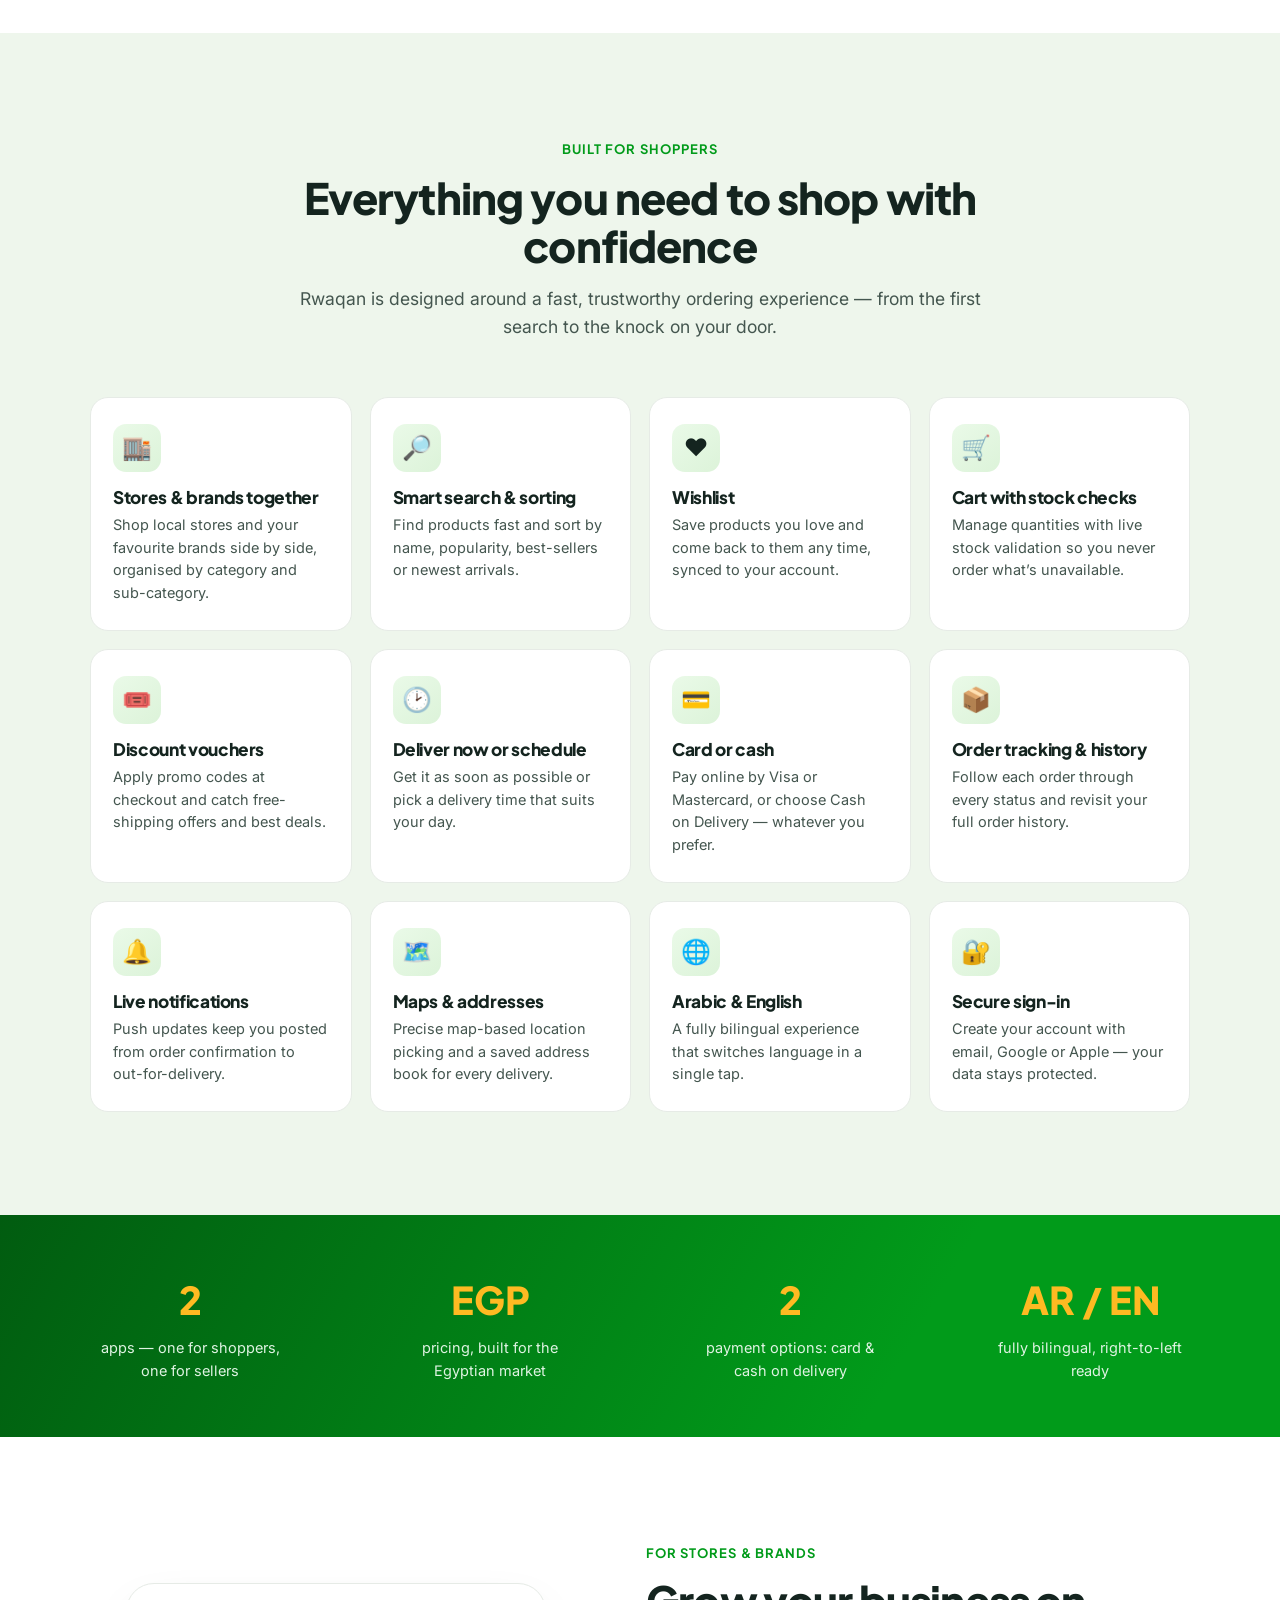
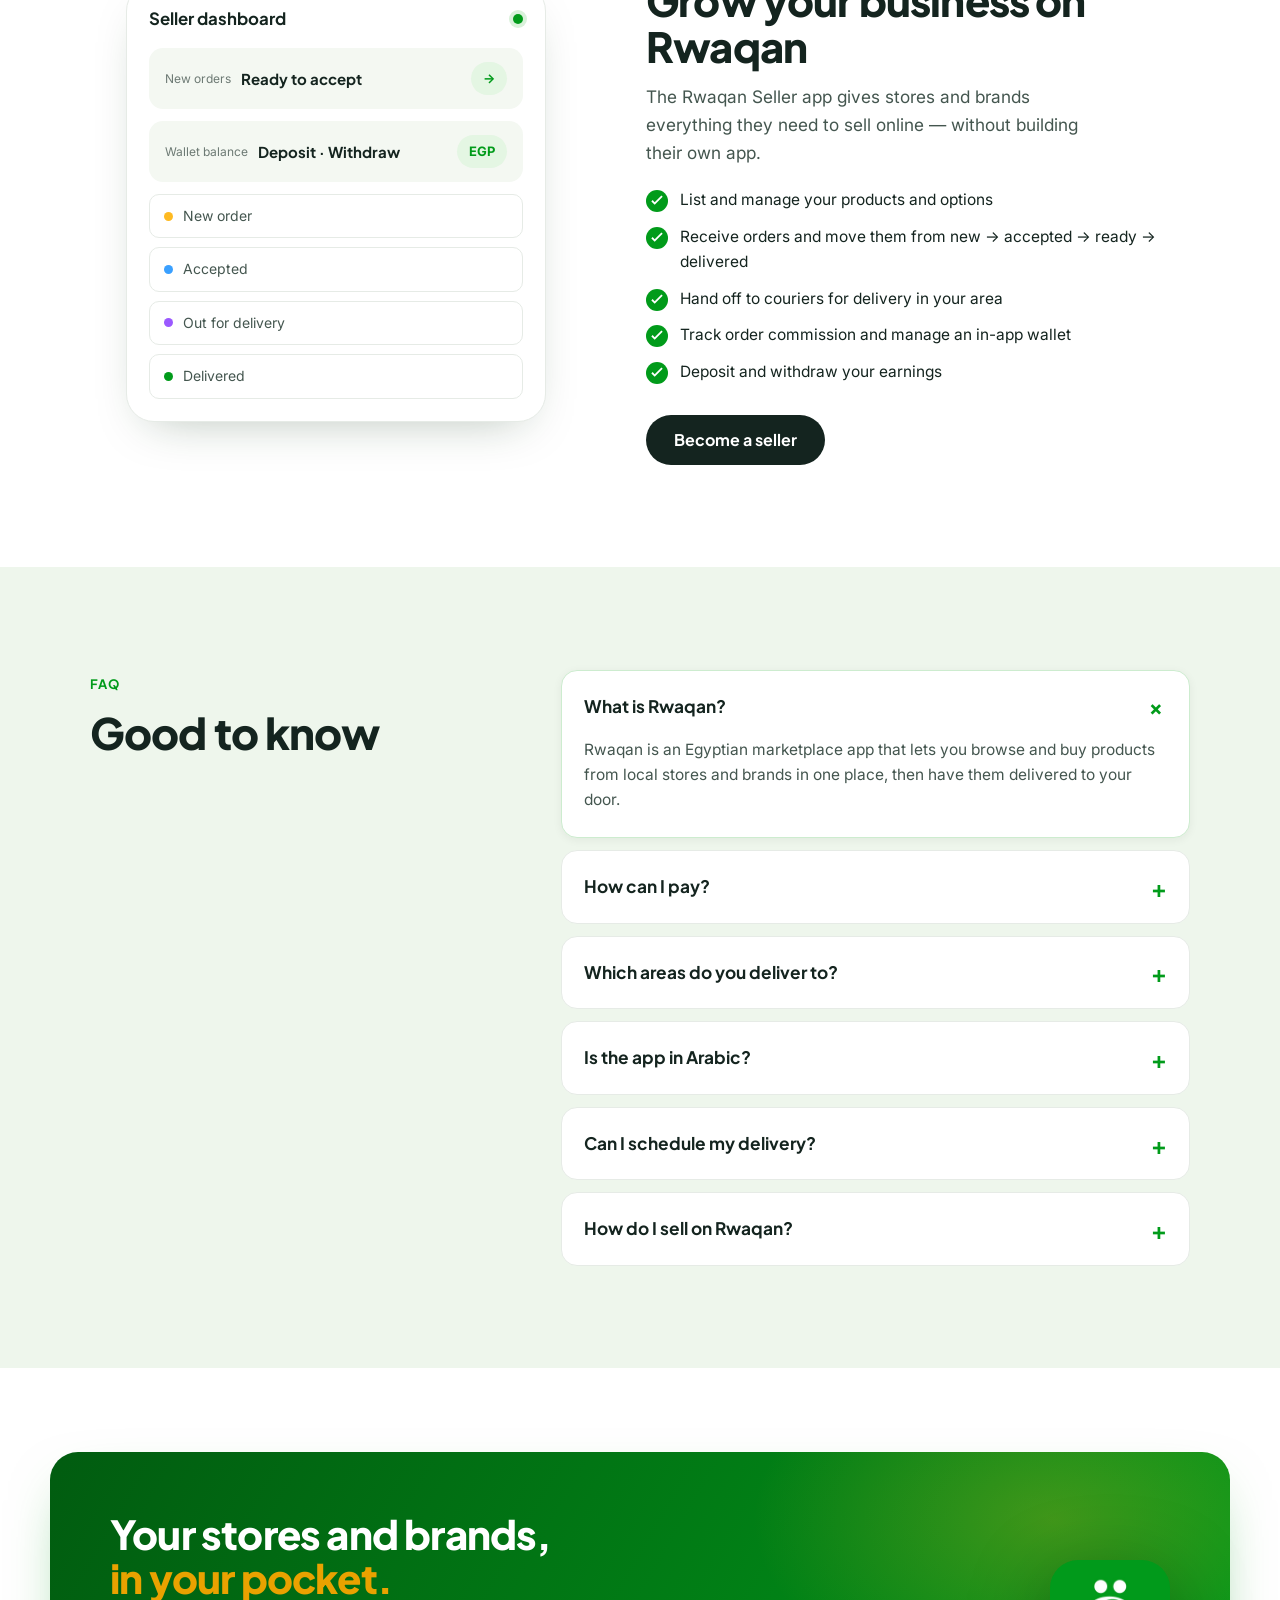
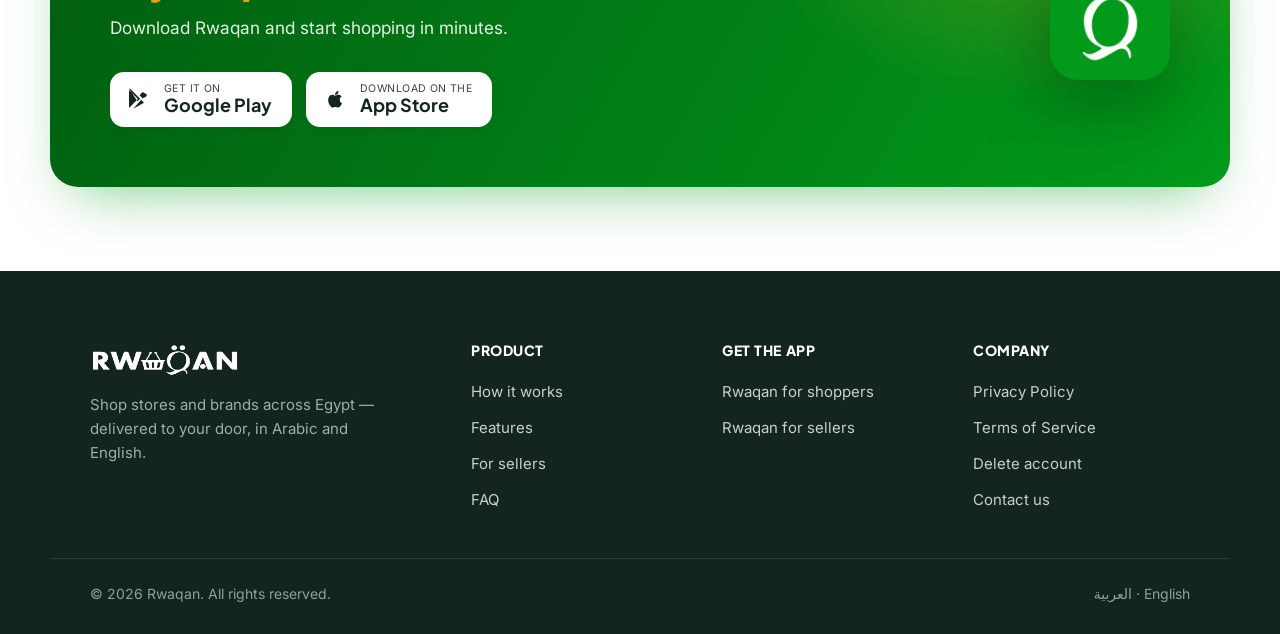
==== commit 0a2cc779: "Add privacy, terms, and account deletion pages. Wire legal links in the footer, update the App Store" ====
--- a/index.html
+++ b/index.html
@@ -155,7 +155,7 @@
             <svg viewBox="0 0 24 24" aria-hidden="true"><path d="M3.6 2.3 13 11.7l-2.4 2.4L3.1 2.9c.1-.3.3-.5.5-.6Zm-.8 1.3v16.8L11 12 2.8 3.6ZM14 12.8l2.6 2.6-9.9 5.7 7.3-8.3Zm1.3-1.3 3.3-1.9c.9-.5.9-1.7 0-2.2l-3.3-1.9-2.8 3 2.8 2.9Z"/></svg>
             <span><small>GET IT ON</small><strong>Google Play</strong></span>
           </a>
-          <a class="store-badge" href="https://apps.apple.com/search?term=Rwaqan" rel="noopener" data-placeholder="ios" aria-label="Download Rwaqan on the App Store">
+          <a class="store-badge" href="https://apps.apple.com/eg/app/rwaqan/id6739463193" rel="noopener" aria-label="Download Rwaqan on the App Store">
             <svg viewBox="0 0 24 24" aria-hidden="true"><path d="M16.4 12.7c0-2 1.6-3 1.7-3-.9-1.4-2.4-1.5-2.9-1.6-1.2-.1-2.4.7-3 .7s-1.6-.7-2.6-.7c-1.3 0-2.6.8-3.2 2-1.4 2.4-.4 6 1 7.9.7.9 1.4 2 2.5 1.9 1-.04 1.3-.6 2.5-.6s1.5.6 2.6.6 1.7-.9 2.4-1.8c.7-1 1-2 1-2.1-.1 0-2-.8-2-3Zm-2-5.6c.5-.7.9-1.6.8-2.6-.8 0-1.8.5-2.3 1.2-.5.6-1 1.6-.8 2.5.9.1 1.8-.4 2.3-1.1Z"/></svg>
             <span><small>Download on the</small><strong>App Store</strong></span>
           </a>
@@ -361,7 +361,7 @@
             <svg viewBox="0 0 24 24" aria-hidden="true"><path d="M3.6 2.3 13 11.7l-2.4 2.4L3.1 2.9c.1-.3.3-.5.5-.6Zm-.8 1.3v16.8L11 12 2.8 3.6ZM14 12.8l2.6 2.6-9.9 5.7 7.3-8.3Zm1.3-1.3 3.3-1.9c.9-.5.9-1.7 0-2.2l-3.3-1.9-2.8 3 2.8 2.9Z"/></svg>
             <span><small>GET IT ON</small><strong>Google Play</strong></span>
           </a>
-          <a class="store-badge store-badge--light" href="https://apps.apple.com/search?term=Rwaqan" rel="noopener" data-placeholder="ios" aria-label="Download Rwaqan on the App Store">
+          <a class="store-badge store-badge--light" href="https://apps.apple.com/eg/app/rwaqan/id6739463193" rel="noopener" aria-label="Download Rwaqan on the App Store">
             <svg viewBox="0 0 24 24" aria-hidden="true"><path d="M16.4 12.7c0-2 1.6-3 1.7-3-.9-1.4-2.4-1.5-2.9-1.6-1.2-.1-2.4.7-3 .7s-1.6-.7-2.6-.7c-1.3 0-2.6.8-3.2 2-1.4 2.4-.4 6 1 7.9.7.9 1.4 2 2.5 1.9 1-.04 1.3-.6 2.5-.6s1.5.6 2.6.6 1.7-.9 2.4-1.8c.7-1 1-2 1-2.1-.1 0-2-.8-2-3Zm-2-5.6c.5-.7.9-1.6.8-2.6-.8 0-1.8.5-2.3 1.2-.5.6-1 1.6-.8 2.5.9.1 1.8-.4 2.3-1.1Z"/></svg>
             <span><small>Download on the</small><strong>App Store</strong></span>
           </a>
@@ -396,9 +396,10 @@
     </nav>
     <nav class="footer__col" aria-label="Company">
       <h4>Company</h4>
-      <a href="#" data-placeholder="legal">Privacy Policy</a>
-      <a href="#" data-placeholder="legal">Terms of Service</a>
-      <a href="#" data-placeholder="contact">Contact us</a>
+      <a href="privacy/">Privacy Policy</a>
+      <a href="terms/">Terms of Service</a>
+      <a href="delete-account/">Delete account</a>
+      <a href="mailto:khazeen.elbait.alex@gmail.com">Contact us</a>
     </nav>
   </div>
   <div class="container footer__bottom">
--- a/styles.css
+++ b/styles.css
@@ -278,3 +278,41 @@
 [dir="rtl"] .step__num{right:auto;left:24px}
 [dir="rtl"] .store-badge{padding:11px 16px 11px 20px}
 [dir="rtl"] .dash__stat i,[dir="rtl"] .app-top__loc{text-align:start}
+
+/* ---------- Legal / policy pages ---------- */
+.legal-hero{background:
+  radial-gradient(700px 320px at 90% -10%, rgba(1,155,26,.08), transparent 55%),
+  radial-gradient(500px 280px at 0% 0%, rgba(254,186,34,.1), transparent 50%),
+  var(--bg-soft);
+  padding:clamp(40px,6vw,72px) 0 clamp(28px,4vw,40px);border-bottom:1px solid var(--line)}
+.legal-hero .eyebrow{margin-bottom:14px}
+.legal-hero h1{font-size:clamp(2rem,4vw,3rem);margin:0 0 12px}
+.legal-hero p{color:var(--ink-2);max-width:60ch;font-size:1.05rem}
+.legal-meta{display:flex;flex-wrap:wrap;gap:10px 20px;margin-top:18px;font-size:14px;color:var(--muted)}
+.legal{padding:clamp(36px,5vw,64px) 0 clamp(56px,7vw,96px)}
+.legal__layout{display:grid;grid-template-columns:220px minmax(0,1fr);gap:clamp(28px,4vw,56px);align-items:start}
+.legal__toc{position:sticky;top:92px;background:var(--bg-soft);border:1px solid var(--line);border-radius:16px;padding:18px 20px}
+.legal__toc h2{font-size:13px;letter-spacing:.05em;text-transform:uppercase;color:var(--muted);margin:0 0 12px;font-weight:700}
+.legal__toc a{display:block;padding:7px 0;font-size:14.5px;color:var(--ink-2);border-bottom:1px solid transparent}
+.legal__toc a:hover{color:var(--green)}
+.legal__body{max-width:72ch}
+.legal__body h2{font-size:1.35rem;margin:36px 0 12px}
+.legal__body h2:first-child{margin-top:0}
+.legal__body h3{font-size:1.05rem;margin:22px 0 8px;font-weight:700}
+.legal__body p,.legal__body li{color:var(--ink-2);font-size:16px;line-height:1.7}
+.legal__body p+p{margin-top:12px}
+.legal__body ul,.legal__body ol{margin:10px 0 0;padding-inline-start:1.25em}
+.legal__body li+li{margin-top:6px}
+.legal__body a{color:var(--green);text-decoration:underline;text-underline-offset:2px}
+.legal__body a:hover{color:var(--green-700)}
+.legal__callout{background:var(--bg-tint);border:1px solid #cdeccf;border-radius:16px;padding:18px 20px;margin:20px 0}
+.legal__callout strong{color:var(--ink);display:block;margin-bottom:6px}
+.legal__steps{counter-reset:step;list-style:none;padding:0;margin:16px 0 0;display:grid;gap:12px}
+.legal__steps li{position:relative;background:#fff;border:1px solid var(--line);border-radius:14px;padding:16px 18px 16px 56px}
+.legal__steps li::before{counter-increment:step;content:counter(step);position:absolute;left:16px;top:16px;width:28px;height:28px;border-radius:50%;background:var(--green);color:#fff;font-family:var(--display);font-weight:700;font-size:14px;display:flex;align-items:center;justify-content:center}
+[dir="rtl"] .legal__steps li{padding:16px 56px 16px 18px}
+[dir="rtl"] .legal__steps li::before{left:auto;right:16px}
+@media (max-width:860px){
+  .legal__layout{grid-template-columns:1fr}
+  .legal__toc{position:static}
+}
